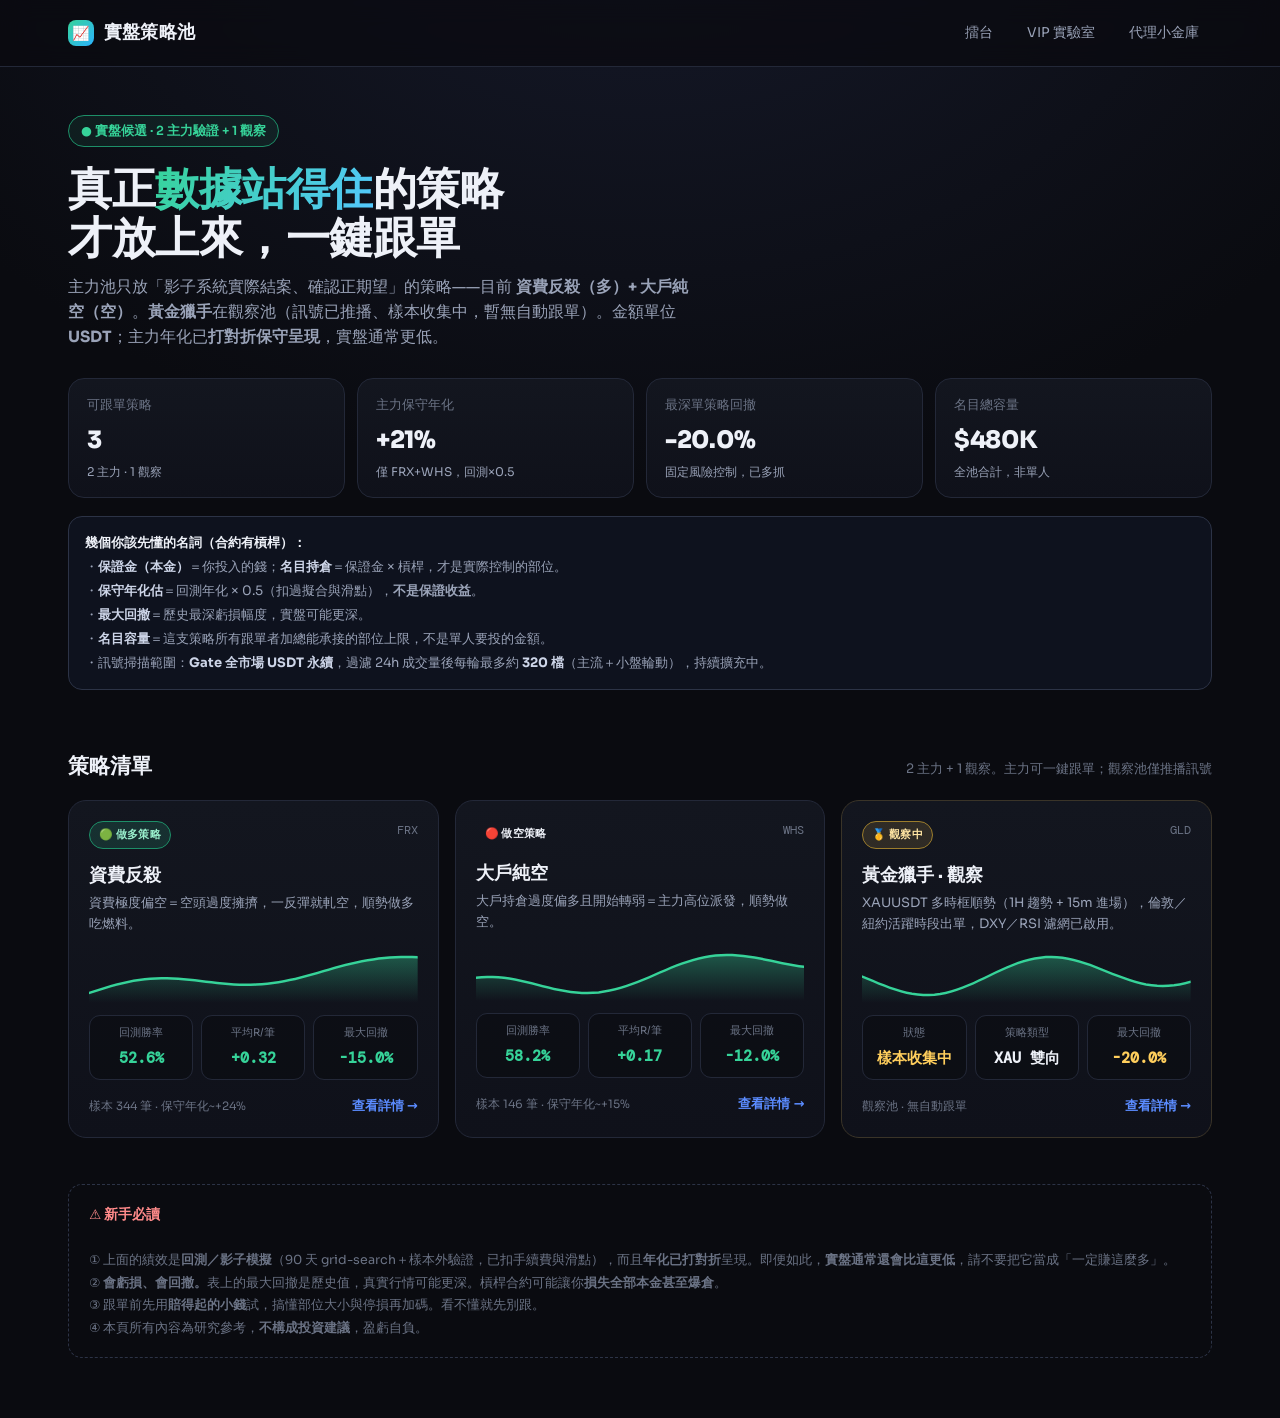
==== arena_web/fund.html @ 2accf560 "feat(deploy): frs ATR exits, volume runner, war-room, Vultr GHA deploy Co-authored-by: Cursor <curso" ====
<!DOCTYPE html>
<html lang="zh-Hant">
<head>
  <meta charset="UTF-8" />
  <script>
    (function () {
      var p = location.pathname, base;
      if (/\.html?$/i.test(p)) base = p.replace(/[^/]*$/, "");
      else base = p.replace(/\/?$/, "/");
      document.write('<base href="' + base + '">');
    })();
  </script>
  <meta name="viewport" content="width=device-width, initial-scale=1.0" />
  <title>實盤策略池 | 跟單中心</title>
  <link rel="preconnect" href="https://fonts.googleapis.com" />
  <link rel="preconnect" href="https://fonts.gstatic.com" crossorigin />
  <link href="https://fonts.googleapis.com/css2?family=Sora:wght@400;600;700;800&family=DM+Mono:wght@400;500&display=swap" rel="stylesheet" />
  <style>
    :root{
      --bg:#0a0b10;--bg2:#0f111a;--panel:#13161f;--panel2:#171b26;
      --line:#232838;--line2:#2c3346;
      --txt:#eef1f8;--mut:#9aa3b8;--mut2:#6b7385;
      --grn:#36d399;--grn-d:#1d8f68;--red:#ff6b6b;--amb:#ffce5c;--blu:#5b8cff;
      --shadow:0 18px 50px rgba(0,0,0,.45);
    }
    *{box-sizing:border-box;margin:0;padding:0}
    body{
      font-family:"Sora",system-ui,-apple-system,"Segoe UI","PingFang TC",sans-serif;
      background:radial-gradient(120% 80% at 50% -10%, #161a2b 0%, var(--bg) 55%);
      color:var(--txt);min-height:100vh;line-height:1.6;-webkit-font-smoothing:antialiased;
    }
    .mono{font-family:"DM Mono",ui-monospace,monospace}
    a{color:inherit;text-decoration:none}
    .wrap{max-width:1180px;margin:0 auto;padding:0 18px}

    /* top nav */
    .nav{position:sticky;top:0;z-index:40;backdrop-filter:blur(12px);
      background:rgba(10,11,16,.72);border-bottom:1px solid var(--line)}
    .nav-in{max-width:1180px;margin:0 auto;padding:14px 18px;display:flex;align-items:center;justify-content:space-between;gap:12px}
    .logo{display:flex;align-items:center;gap:10px;font-weight:800;font-size:18px;letter-spacing:.2px}
    .logo .dot{width:26px;height:26px;border-radius:8px;background:linear-gradient(135deg,var(--grn),#2bb3ff);display:grid;place-items:center;font-size:14px}
    .nav-links{display:flex;gap:8px;flex-wrap:wrap}
    .nav-links a{font-size:13.5px;color:var(--mut);padding:7px 12px;border-radius:9px;border:1px solid transparent;transition:.15s}
    .nav-links a:hover{color:var(--txt);background:var(--panel);border-color:var(--line)}

    /* hero */
    .hero{padding:48px 0 18px}
    .eyebrow{display:inline-flex;align-items:center;gap:8px;font-size:12.5px;color:var(--grn);
      border:1px solid var(--grn-d);background:rgba(54,211,153,.08);padding:5px 12px;border-radius:999px;font-weight:600}
    .hero h1{font-size:clamp(28px,4.6vw,44px);font-weight:800;line-height:1.12;margin:18px 0 12px;letter-spacing:-.5px}
    .hero h1 span{background:linear-gradient(120deg,var(--grn),#54c8ff);-webkit-background-clip:text;background-clip:text;-webkit-text-fill-color:transparent}
    .hero p{max-width:620px;color:var(--mut);font-size:15.5px}

    .summary{display:grid;grid-template-columns:repeat(4,1fr);gap:12px;margin:28px 0 6px}
    .sum{background:linear-gradient(180deg,var(--panel),var(--bg2));border:1px solid var(--line);border-radius:16px;padding:16px 18px}
    .sum .k{font-size:12.5px;color:var(--mut2)}
    .sum .v{font-size:24px;font-weight:800;margin-top:6px;letter-spacing:-.3px}
    .sum .s{font-size:12px;color:var(--mut);margin-top:3px}

    .sec-head{display:flex;align-items:baseline;justify-content:space-between;gap:12px;margin:42px 0 16px}
    .sec-head h2{font-size:21px;font-weight:700}
    .sec-head p{font-size:13px;color:var(--mut2)}

    /* strategy grid */
    .grid{display:grid;grid-template-columns:repeat(3,1fr);gap:16px}
    .card{position:relative;background:linear-gradient(180deg,var(--panel),var(--bg2));border:1px solid var(--line);
      border-radius:18px;padding:20px;cursor:pointer;transition:.18s;overflow:hidden}
    .card:hover{transform:translateY(-3px);border-color:var(--line2);box-shadow:var(--shadow)}
    .card::after{content:"";position:absolute;inset:0;border-radius:18px;pointer-events:none;
      background:radial-gradient(120% 60% at 100% 0%,rgba(91,140,255,.10),transparent 60%);opacity:0;transition:.18s}
    .card:hover::after{opacity:1}
    .c-top{display:flex;align-items:flex-start;justify-content:space-between;gap:10px}
    .tag{font-size:11px;font-weight:700;padding:4px 9px;border-radius:999px;letter-spacing:.3px}
    .tag.core{background:rgba(54,211,153,.14);border:1px solid var(--grn-d);color:#9af0cd}
    .tag.observe{background:rgba(255,206,92,.12);border:1px solid #9c7d2c;color:#ffe5a3}
    .card.observe{border-color:#3a3428}
    .c-code{font-family:"DM Mono",monospace;font-size:12px;color:var(--mut2)}
    .c-name{font-size:18px;font-weight:700;margin:12px 0 4px}
    .c-desc{font-size:13px;color:var(--mut);min-height:38px}
    .spark{margin:14px 0 4px;height:54px}
    .spark svg{width:100%;height:54px;display:block}
    .c-metrics{display:grid;grid-template-columns:repeat(3,1fr);gap:8px;margin-top:12px}
    .m{background:rgba(0,0,0,.25);border:1px solid var(--line);border-radius:11px;padding:9px 10px;text-align:center}
    .m .lab{font-size:10.5px;color:var(--mut2)}
    .m .num{font-family:"DM Mono",monospace;font-size:15px;font-weight:600;margin-top:4px}
    .c-foot{display:flex;align-items:center;justify-content:space-between;margin-top:16px}
    .c-foot .cap{font-size:11.5px;color:var(--mut2)}
    .view{font-size:13px;font-weight:600;color:var(--blu)}
    .good{color:var(--grn)}.bad{color:var(--red)}.warn{color:var(--amb)}

    /* modal */
    .ov{position:fixed;inset:0;z-index:90;background:rgba(5,6,10,.72);backdrop-filter:blur(6px);
      display:none;align-items:center;justify-content:center;padding:20px}
    .ov.on{display:flex}
    .modal{width:min(720px,100%);max-height:90vh;overflow:auto;background:var(--panel2);
      border:1px solid var(--line2);border-radius:20px;box-shadow:var(--shadow)}
    .m-hd{position:sticky;top:0;background:linear-gradient(180deg,var(--panel2),rgba(23,27,38,.92));
      border-bottom:1px solid var(--line);padding:20px 22px;display:flex;align-items:flex-start;justify-content:space-between;gap:12px}
    .m-hd h3{font-size:22px;font-weight:800}
    .m-hd .sub{font-size:12.5px;color:var(--mut);margin-top:5px;font-family:"DM Mono",monospace}
    .x{border:1px solid var(--line2);background:var(--panel);color:var(--txt);width:36px;height:36px;
      border-radius:10px;font-size:18px;cursor:pointer;flex:none}
    .x:hover{background:var(--bg2)}
    .m-bd{padding:22px}
    .m-bd .lead{color:var(--mut);font-size:14px;margin-bottom:18px}
    .m-curve{background:rgba(0,0,0,.3);border:1px solid var(--line);border-radius:14px;padding:12px;margin-bottom:18px}
    .m-curve svg{width:100%;height:170px;display:block}
    .stat-grid{display:grid;grid-template-columns:repeat(4,1fr);gap:10px;margin-bottom:18px}
    .st{background:rgba(0,0,0,.25);border:1px solid var(--line);border-radius:12px;padding:12px;text-align:center}
    .st .lab{font-size:11px;color:var(--mut2)}
    .st .num{font-family:"DM Mono",monospace;font-size:17px;font-weight:600;margin-top:5px}
    .block{margin-bottom:18px}
    .block h4{font-size:14px;font-weight:700;margin-bottom:8px;display:flex;align-items:center;gap:8px}
    .block h4::before{content:"";width:4px;height:14px;border-radius:2px;background:var(--grn)}
    .block p,.block li{font-size:13.5px;color:var(--mut);line-height:1.75}
    .block ul{padding-left:18px}
    .risk h4::before{background:var(--amb)}
    .m-ft{position:sticky;bottom:0;background:linear-gradient(0deg,var(--panel2),rgba(23,27,38,.92));
      border-top:1px solid var(--line);padding:16px 22px;display:flex;align-items:center;gap:12px}
    .m-ft .note{font-size:12px;color:var(--mut2);flex:1}
    .follow{background:linear-gradient(135deg,var(--grn),#22b07a);color:#06231a;font-weight:800;
      border:none;padding:13px 26px;border-radius:12px;font-size:15px;cursor:pointer;white-space:nowrap}
    .follow:hover{filter:brightness(1.07)}

    .disc{margin:46px 0 60px;padding:18px 20px;border:1px dashed var(--line2);border-radius:14px;
      color:var(--mut2);font-size:12.5px;line-height:1.8}

    @media (max-width:920px){.grid{grid-template-columns:repeat(2,1fr)}.summary{grid-template-columns:repeat(2,1fr)}.stat-grid{grid-template-columns:repeat(2,1fr)}}
    @media (max-width:600px){.grid{grid-template-columns:1fr}.hero{padding:34px 0 8px}}
  </style>
</head>
<body>
  <nav class="nav">
    <div class="nav-in">
      <div class="logo"><span class="dot">📈</span> 實盤策略池</div>
      <div class="nav-links">
        <a href="index.html">擂台</a>
        <a href="vip.html">VIP 實驗室</a>
        <a href="volume.html">代理小金庫</a>
      </div>
    </div>
  </nav>

  <header class="hero">
    <div class="wrap">
      <span class="eyebrow">● 實盤候選 · 2 主力驗證 + 1 觀察</span>
      <h1>真正<span>數據站得住</span>的策略<br>才放上來，一鍵跟單</h1>
      <p>主力池只放「影子系統實際結案、確認正期望」的策略——目前 <b>資費反殺（多）+ 大戶純空（空）</b>。<b>黃金獵手</b>在觀察池（訊號已推播、樣本收集中，暫無自動跟單）。金額單位 <b>USDT</b>；主力年化已<b>打對折保守呈現</b>，實盤通常更低。</p>

      <div class="summary" id="summary"></div>

      <div style="margin-top:18px;background:rgba(91,140,255,.06);border:1px solid #2c3346;border-radius:14px;padding:14px 16px;font-size:13px;color:#9aa3b8;line-height:1.85">
        <b style="color:#eef1f8">幾個你該先懂的名詞（合約有槓桿）：</b><br>
        ・<b style="color:#cdd5e8">保證金（本金）</b>＝你投入的錢；<b style="color:#cdd5e8">名目持倉</b>＝保證金 × 槓桿，才是實際控制的部位。<br>
        ・<b style="color:#cdd5e8">保守年化估</b>＝回測年化 × 0.5（扣過擬合與滑點），<b>不是保證收益</b>。<br>
        ・<b style="color:#cdd5e8">最大回撤</b>＝歷史最深虧損幅度，實盤可能更深。<br>
        ・<b style="color:#cdd5e8">名目容量</b>＝這支策略所有跟單者加總能承接的部位上限，不是單人要投的金額。<br>
        ・訊號掃描範圍：<b style="color:#cdd5e8">Gate 全市場 USDT 永續</b>，過濾 24h 成交量後每輪最多約 <b style="color:#cdd5e8">320 檔</b>（主流＋小盤輪動），持續擴充中。
      </div>
    </div>
  </header>

  <main class="wrap">
    <div class="sec-head">
      <h2>策略清單</h2>
      <p>2 主力 + 1 觀察。主力可一鍵跟單；觀察池僅推播訊號</p>
    </div>
    <div class="grid" id="grid"></div>

    <div class="disc">
      <b style="color:#ff8a8a;font-size:13.5px">⚠️ 新手必讀</b><br><br>
      ① 上面的績效是<b>回測／影子模擬</b>（90 天 grid-search＋樣本外驗證，已扣手續費與滑點），而且<b>年化已打對折</b>呈現。即便如此，<b>實盤通常還會比這更低</b>，請不要把它當成「一定賺這麼多」。<br>
      ② <b>會虧損、會回撤。</b>表上的最大回撤是歷史值，真實行情可能更深。槓桿合約可能讓你<b>損失全部本金甚至爆倉</b>。<br>
      ③ 跟單前先用<b>賠得起的小錢</b>試，搞懂部位大小與停損再加碼。看不懂就先別跟。<br>
      ④ 本頁所有內容為研究參考，<b>不構成投資建議</b>，盈虧自負。
    </div>
  </main>

  <!-- 詳情 modal -->
  <div class="ov" id="ov">
    <div class="modal" role="dialog" aria-modal="true">
      <div class="m-hd">
        <div>
          <h3 id="md-name">—</h3>
          <div class="sub" id="md-sub">—</div>
        </div>
        <button class="x" id="md-x" aria-label="關閉">✕</button>
      </div>
      <div class="m-bd">
        <p class="lead" id="md-lead">—</p>
        <div class="m-curve"><svg id="md-curve" viewBox="0 0 1000 170" preserveAspectRatio="none"></svg></div>
        <div class="stat-grid" id="md-stats"></div>
        <div class="block"><h4>策略怎麼運作</h4><p id="md-logic">—</p></div>
        <div class="block"><h4>本金與槓桿（怎麼跟）</h4><p id="md-cap">—</p></div>
        <div class="block"><h4>適合對象</h4><p id="md-fit">—</p></div>
        <div class="block risk"><h4>風險與注意事項</h4><ul id="md-risk"></ul></div>
      </div>
      <div class="m-ft">
        <div class="note">跟單將開啟對應帶單帳號 / Bot，實際下單與資金仍在你自己的帳戶。</div>
        <button class="follow" id="md-follow">一鍵跟單</button>
      </div>
    </div>
  </div>

  <script src="js/fund.js"></script>
</body>
</html>
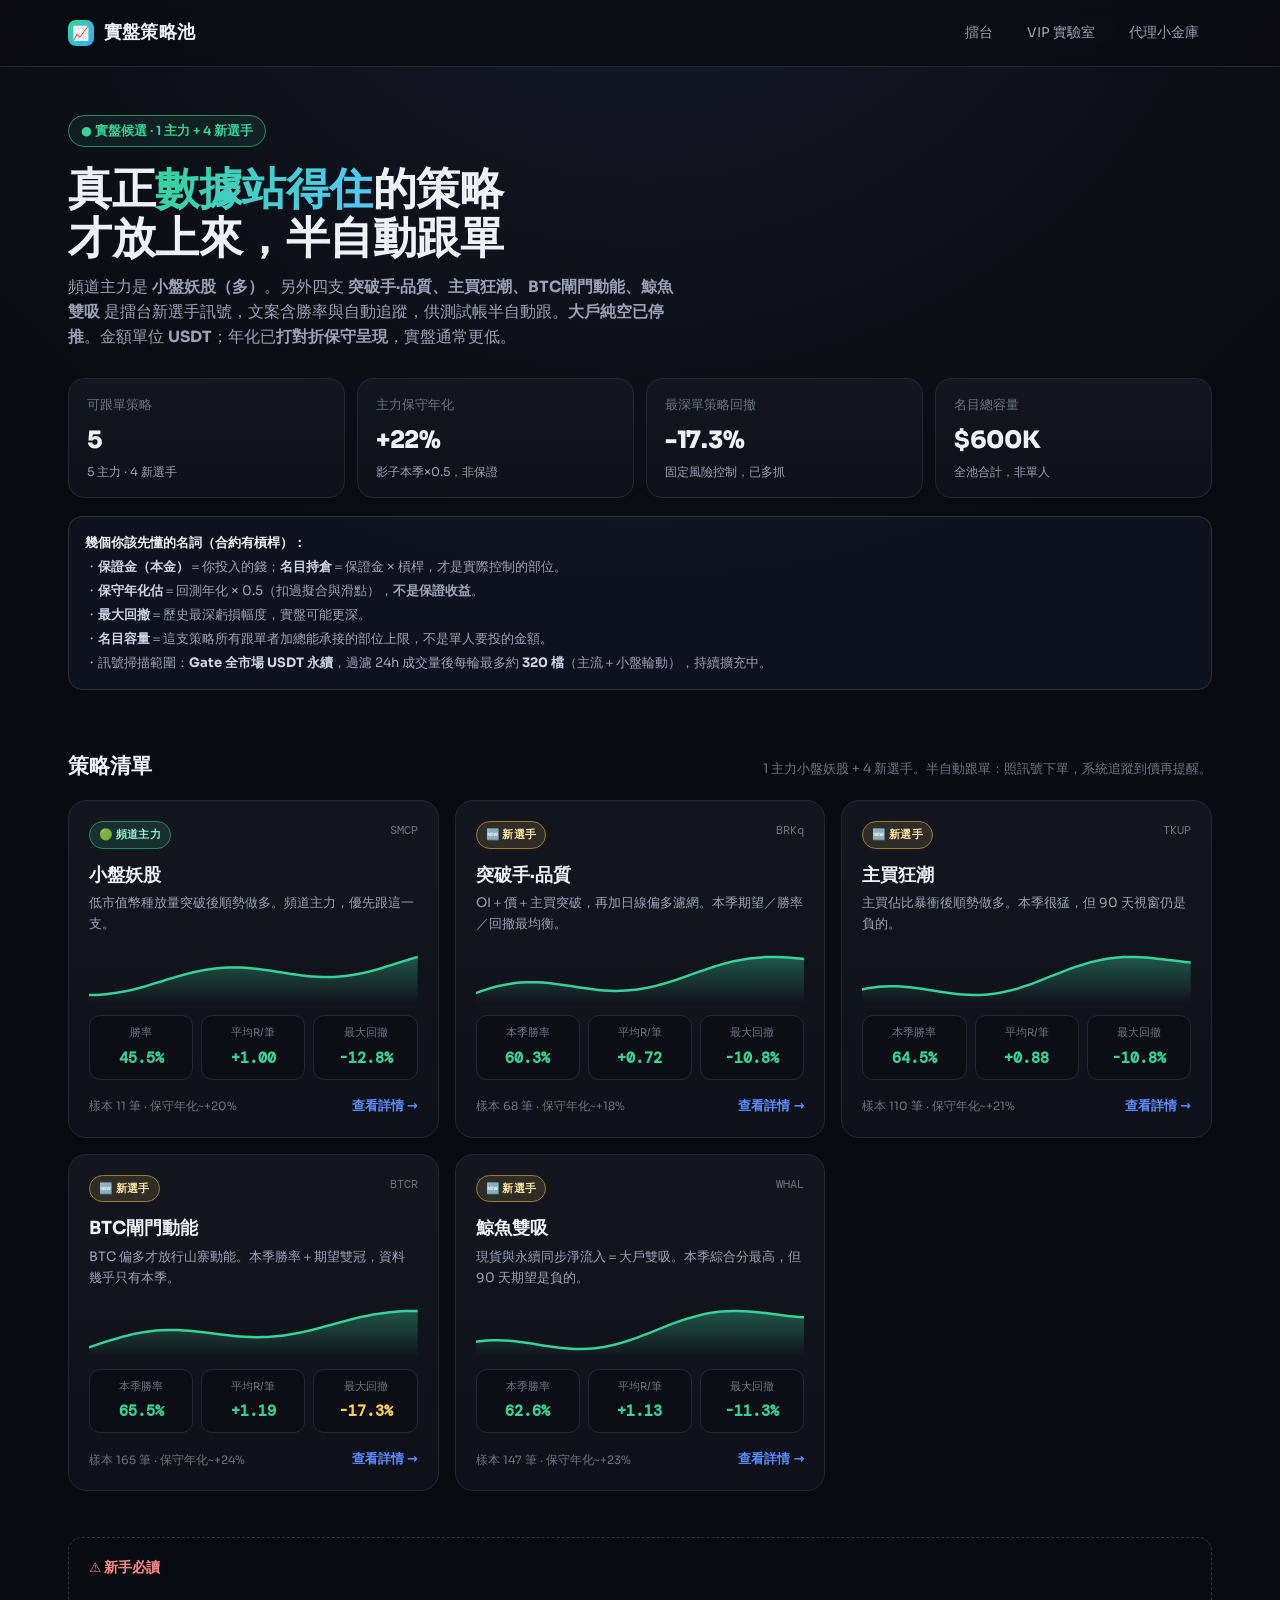
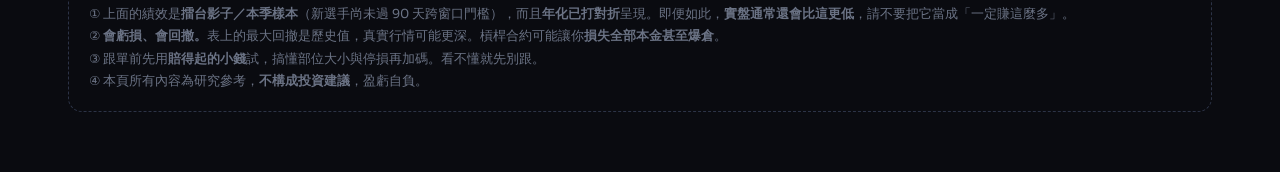
==== commit 067c7b54: "feat(signals): 推四支新選手、下架大戶純空、實盤池改五支 小盤妖股維持主力。BRKq/TKUP/BTCR/WHAL 用同一套 FRS 文案推播（新選手備註＋勝率＋到價追蹤），大戶純空預設" ====
--- a/arena_web/fund.html
+++ b/arena_web/fund.html
@@ -143,9 +143,9 @@
 
   <header class="hero">
     <div class="wrap">
-      <span class="eyebrow">● 實盤候選 · 2 主力驗證 + 1 觀察</span>
-      <h1>真正<span>數據站得住</span>的策略<br>才放上來，一鍵跟單</h1>
-      <p>主力池只放「影子系統實際結案、確認正期望」的策略——目前 <b>資費反殺（多）+ 大戶純空（空）</b>。<b>黃金獵手</b>在觀察池（訊號已推播、樣本收集中，暫無自動跟單）。金額單位 <b>USDT</b>；主力年化已<b>打對折保守呈現</b>，實盤通常更低。</p>
+      <span class="eyebrow">● 實盤候選 · 1 主力 + 4 新選手</span>
+      <h1>真正<span>數據站得住</span>的策略<br>才放上來，半自動跟單</h1>
+      <p>頻道主力是 <b>小盤妖股（多）</b>。另外四支 <b>突破手·品質、主買狂潮、BTC閘門動能、鯨魚雙吸</b> 是擂台新選手訊號，文案含勝率與自動追蹤，供測試帳半自動跟。<b>大戶純空已停推</b>。金額單位 <b>USDT</b>；年化已<b>打對折保守呈現</b>，實盤通常更低。</p>
 
       <div class="summary" id="summary"></div>
 
@@ -163,13 +163,13 @@
   <main class="wrap">
     <div class="sec-head">
       <h2>策略清單</h2>
-      <p>2 主力 + 1 觀察。主力可一鍵跟單；觀察池僅推播訊號</p>
+      <p>1 主力小盤妖股 + 4 新選手。半自動跟單：照訊號下單，系統追蹤到價再提醒。</p>
     </div>
     <div class="grid" id="grid"></div>
 
     <div class="disc">
       <b style="color:#ff8a8a;font-size:13.5px">⚠️ 新手必讀</b><br><br>
-      ① 上面的績效是<b>回測／影子模擬</b>（90 天 grid-search＋樣本外驗證，已扣手續費與滑點），而且<b>年化已打對折</b>呈現。即便如此，<b>實盤通常還會比這更低</b>，請不要把它當成「一定賺這麼多」。<br>
+      ① 上面的績效是<b>擂台影子／本季樣本</b>（新選手尚未過 90 天跨窗口門檻），而且<b>年化已打對折</b>呈現。即便如此，<b>實盤通常還會比這更低</b>，請不要把它當成「一定賺這麼多」。<br>
       ② <b>會虧損、會回撤。</b>表上的最大回撤是歷史值，真實行情可能更深。槓桿合約可能讓你<b>損失全部本金甚至爆倉</b>。<br>
       ③ 跟單前先用<b>賠得起的小錢</b>試，搞懂部位大小與停損再加碼。看不懂就先別跟。<br>
       ④ 本頁所有內容為研究參考，<b>不構成投資建議</b>，盈虧自負。
@@ -196,8 +196,8 @@
         <div class="block risk"><h4>風險與注意事項</h4><ul id="md-risk"></ul></div>
       </div>
       <div class="m-ft">
-        <div class="note">跟單將開啟對應帶單帳號 / Bot，實際下單與資金仍在你自己的帳戶。</div>
-        <button class="follow" id="md-follow">一鍵跟單</button>
+        <div class="note">跟單是半自動：照頻道訊號自己下單。系統會追蹤停利停損並再提醒。資金仍在你自己的帳戶。</div>
+        <button class="follow" id="md-follow">打開訊號頻道</button>
       </div>
     </div>
   </div>
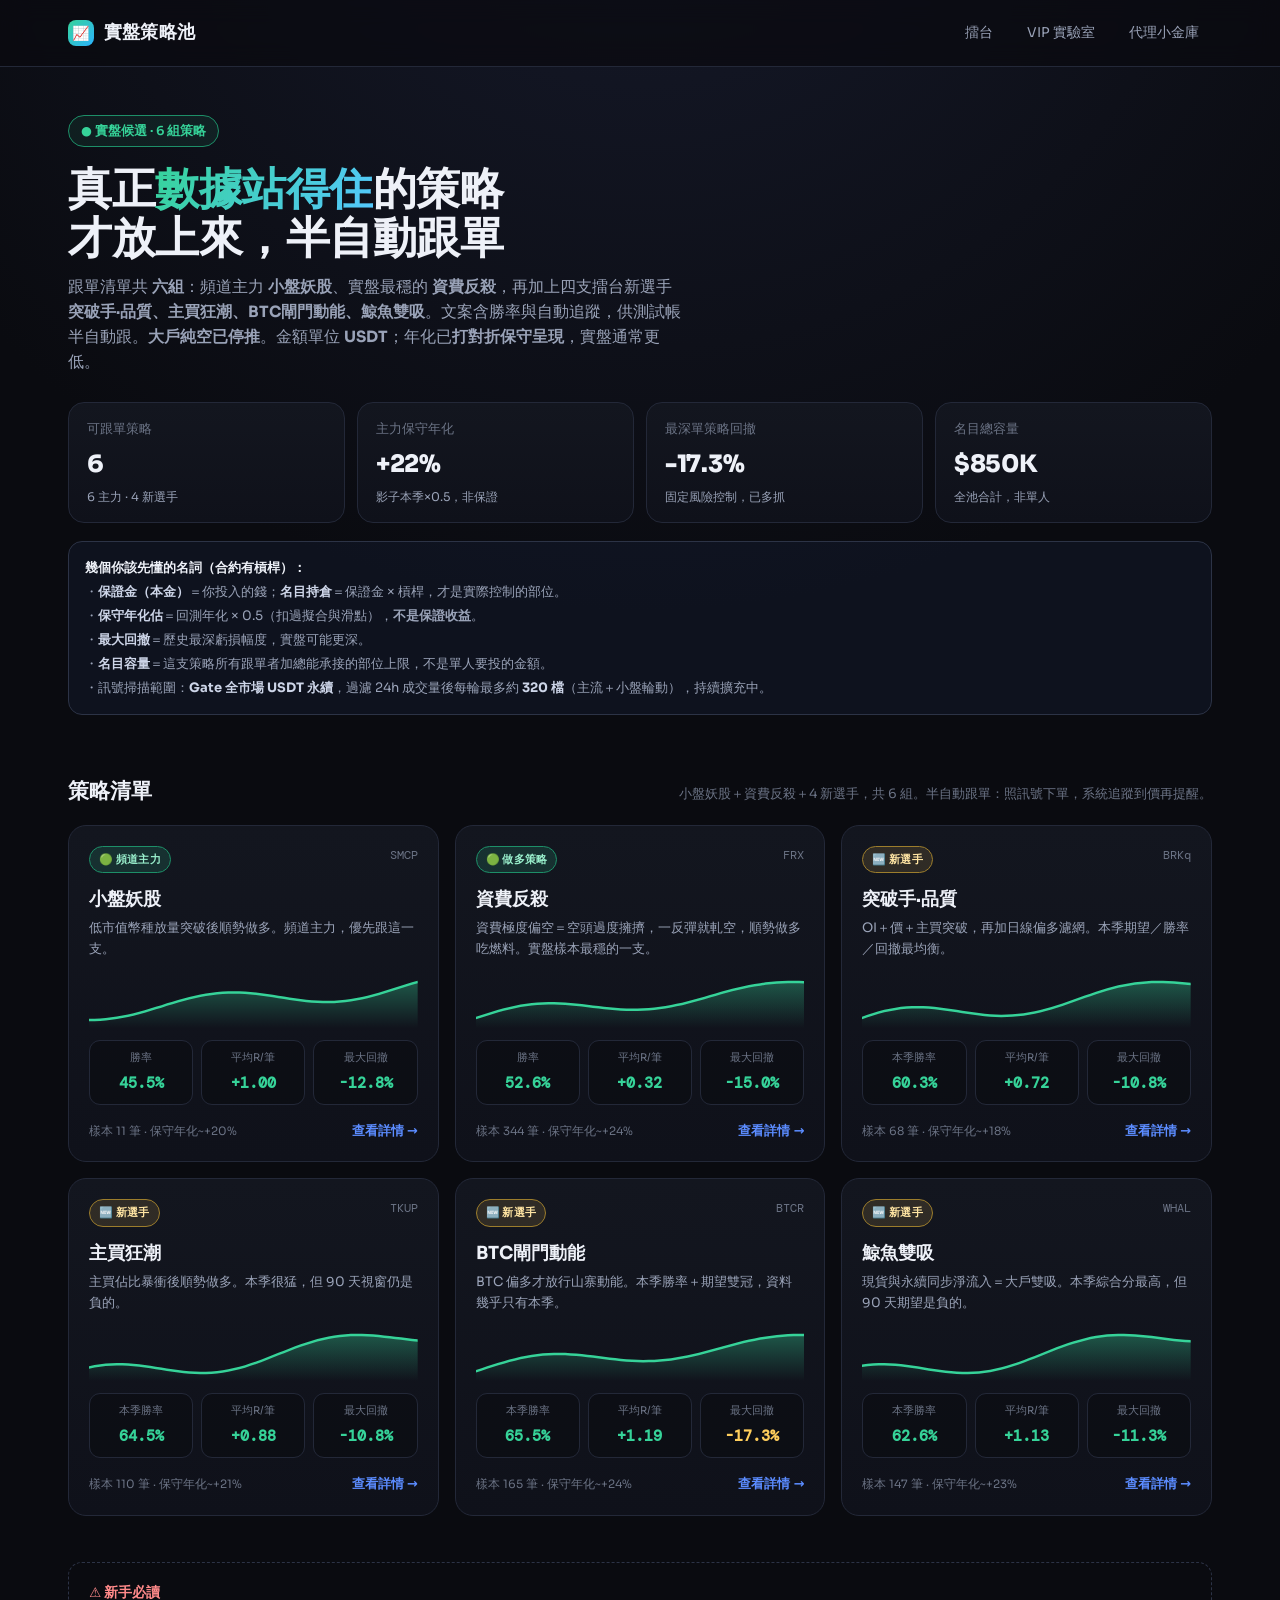
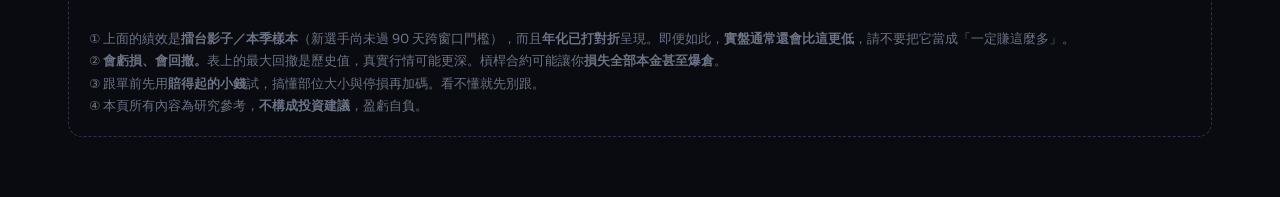
==== commit 5ceb1815: "fix(fund): 實盤策略池改六組，加回資費反殺 跟單清單＝小盤妖股＋資費反殺＋四支擂台新選手；大戶純空仍停推。  Co-authored-by: qaz125795 <qaz125795@use" ====
--- a/arena_web/fund.html
+++ b/arena_web/fund.html
@@ -143,9 +143,9 @@
 
   <header class="hero">
     <div class="wrap">
-      <span class="eyebrow">● 實盤候選 · 1 主力 + 4 新選手</span>
+      <span class="eyebrow">● 實盤候選 · 6 組策略</span>
       <h1>真正<span>數據站得住</span>的策略<br>才放上來，半自動跟單</h1>
-      <p>頻道主力是 <b>小盤妖股（多）</b>。另外四支 <b>突破手·品質、主買狂潮、BTC閘門動能、鯨魚雙吸</b> 是擂台新選手訊號，文案含勝率與自動追蹤，供測試帳半自動跟。<b>大戶純空已停推</b>。金額單位 <b>USDT</b>；年化已<b>打對折保守呈現</b>，實盤通常更低。</p>
+      <p>跟單清單共 <b>六組</b>：頻道主力 <b>小盤妖股</b>、實盤最穩的 <b>資費反殺</b>，再加上四支擂台新選手 <b>突破手·品質、主買狂潮、BTC閘門動能、鯨魚雙吸</b>。文案含勝率與自動追蹤，供測試帳半自動跟。<b>大戶純空已停推</b>。金額單位 <b>USDT</b>；年化已<b>打對折保守呈現</b>，實盤通常更低。</p>
 
       <div class="summary" id="summary"></div>
 
@@ -163,7 +163,7 @@
   <main class="wrap">
     <div class="sec-head">
       <h2>策略清單</h2>
-      <p>1 主力小盤妖股 + 4 新選手。半自動跟單：照訊號下單，系統追蹤到價再提醒。</p>
+      <p>小盤妖股＋資費反殺＋4 新選手，共 6 組。半自動跟單：照訊號下單，系統追蹤到價再提醒。</p>
     </div>
     <div class="grid" id="grid"></div>
 
